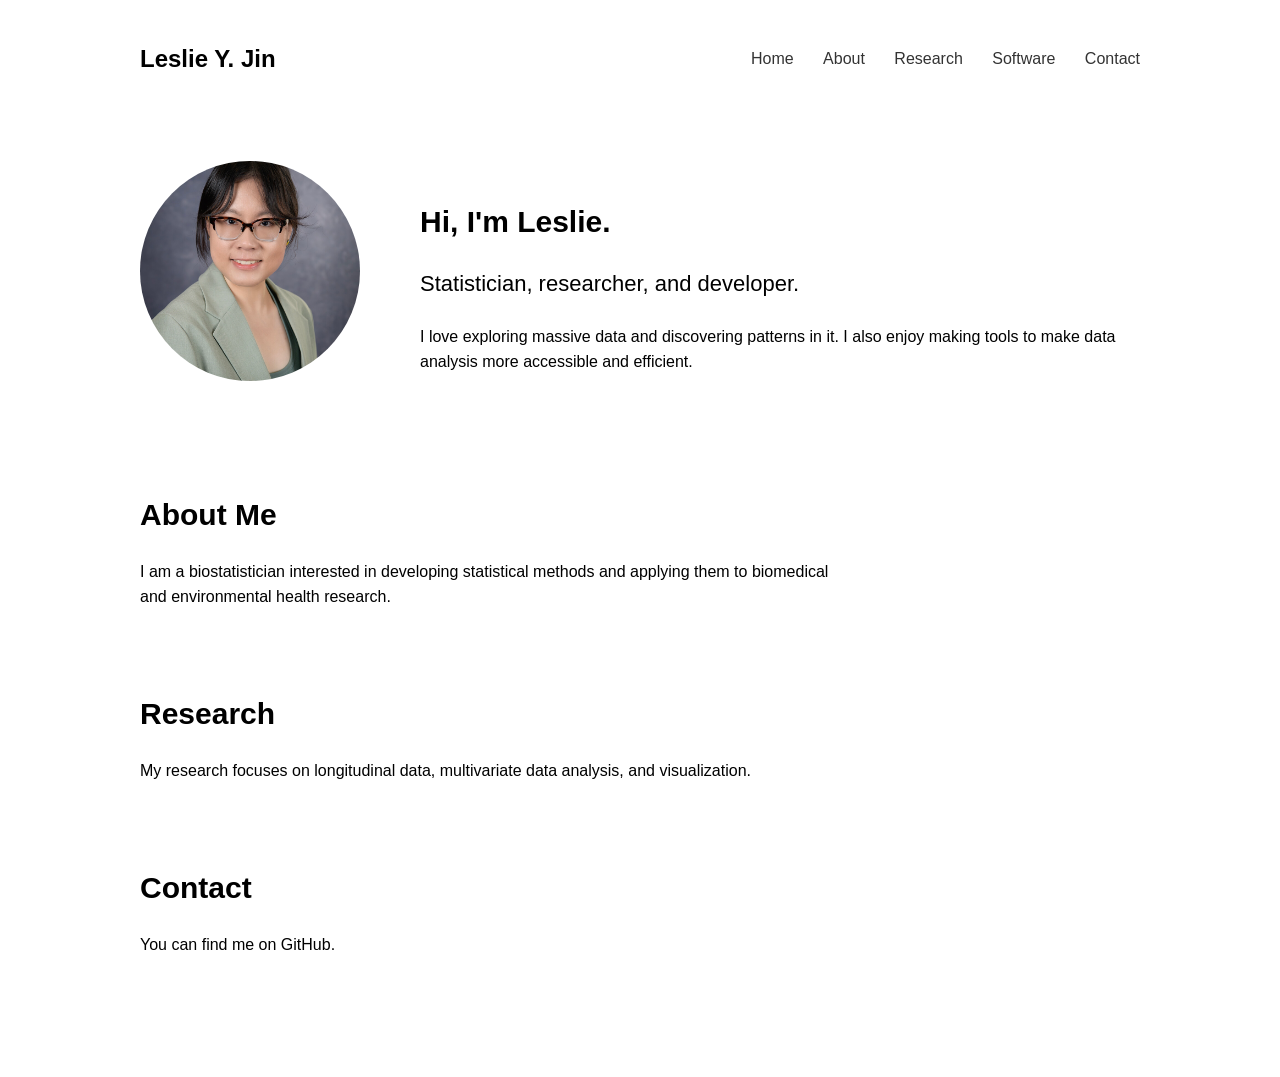
==== index.html @ f7312846 "edit home" ====
<!DOCTYPE html>
<html>
<head>
    <title>Leslie Y. Jin</title>
    <link rel="stylesheet" href="style.css">
</head>

<body>

    <nav>
        <div class="site-name">
            Leslie Y. Jin
        </div>

        <div class="nav-links">
            <a href="index.html">Home</a>
            <a href="#about">About</a>
            <a href="#research">Research</a>
            <a href="#software">Software</a>
            <a href="#contact">Contact</a>
        </div>
    </nav>


    <section class="hero">

        <div class="hero-image">
            <img src="Images/PHOTO.jpeg"
                 alt="A photo of me">
        </div>

        <div class="hero-text">

            <h2>Hi, I'm Leslie.</h2>

            <p class="subtitle">
                Statistician, researcher, and developer.
            </p>

            <p>
                I love exploring massive data and discovering patterns in it. 
                I also enjoy making tools to make data analysis more accessible and efficient.

            </p>

        </div>

    </section>


    <section id="about">

        <h2>About Me</h2>

        <p>
            I am a biostatistician interested in developing
            statistical methods and applying them to
            biomedical and environmental health research.
        </p>

    </section>


    <section id="research">

        <h2>Research</h2>

        <p>
            My research focuses on longitudinal data,
            multivariate data analysis, and visualization.
        </p>

    </section>


    <section id="contact">

        <h2>Contact</h2>

        <p>
            You can find me on GitHub.
        </p>

    </section>

</body>
</html>
---- style.css ----
body {
    font-family: Arial, sans-serif;
    max-width: 1000px;
    margin: auto;
    padding: 40px;
    line-height: 1.6;
}

h1 {
    font-size: 42px;
}

h2 {
    margin-top: 40px;
}

nav {
    display: flex;
    justify-content: space-between;
    align-items: center;
    margin-bottom: 80px;
}

.site-name {
    font-size: 24px;
    font-weight: bold;
}

.nav-links a {
    margin-left: 25px;
    text-decoration: none;
    color: #333;
}

.nav-links a:hover {
    text-decoration: underline;
}

.hero {
    display: flex;
    align-items: center;
    gap: 60px;
    margin-bottom: 100px;
}

.hero-image img {
    width: 220px;
    height: 220px;
    object-fit: cover;
    border-radius: 50%;
}

.hero-text h1 {
    font-size: 48px;
    margin-bottom: 10px;
}

.subtitle {
    font-size: 22px;
    margin-top: 0;
}

section {
    margin-bottom: 80px;
}

section h2 {
    font-size: 30px;
    margin-bottom: 20px;
}

p {
    max-width: 700px;
}
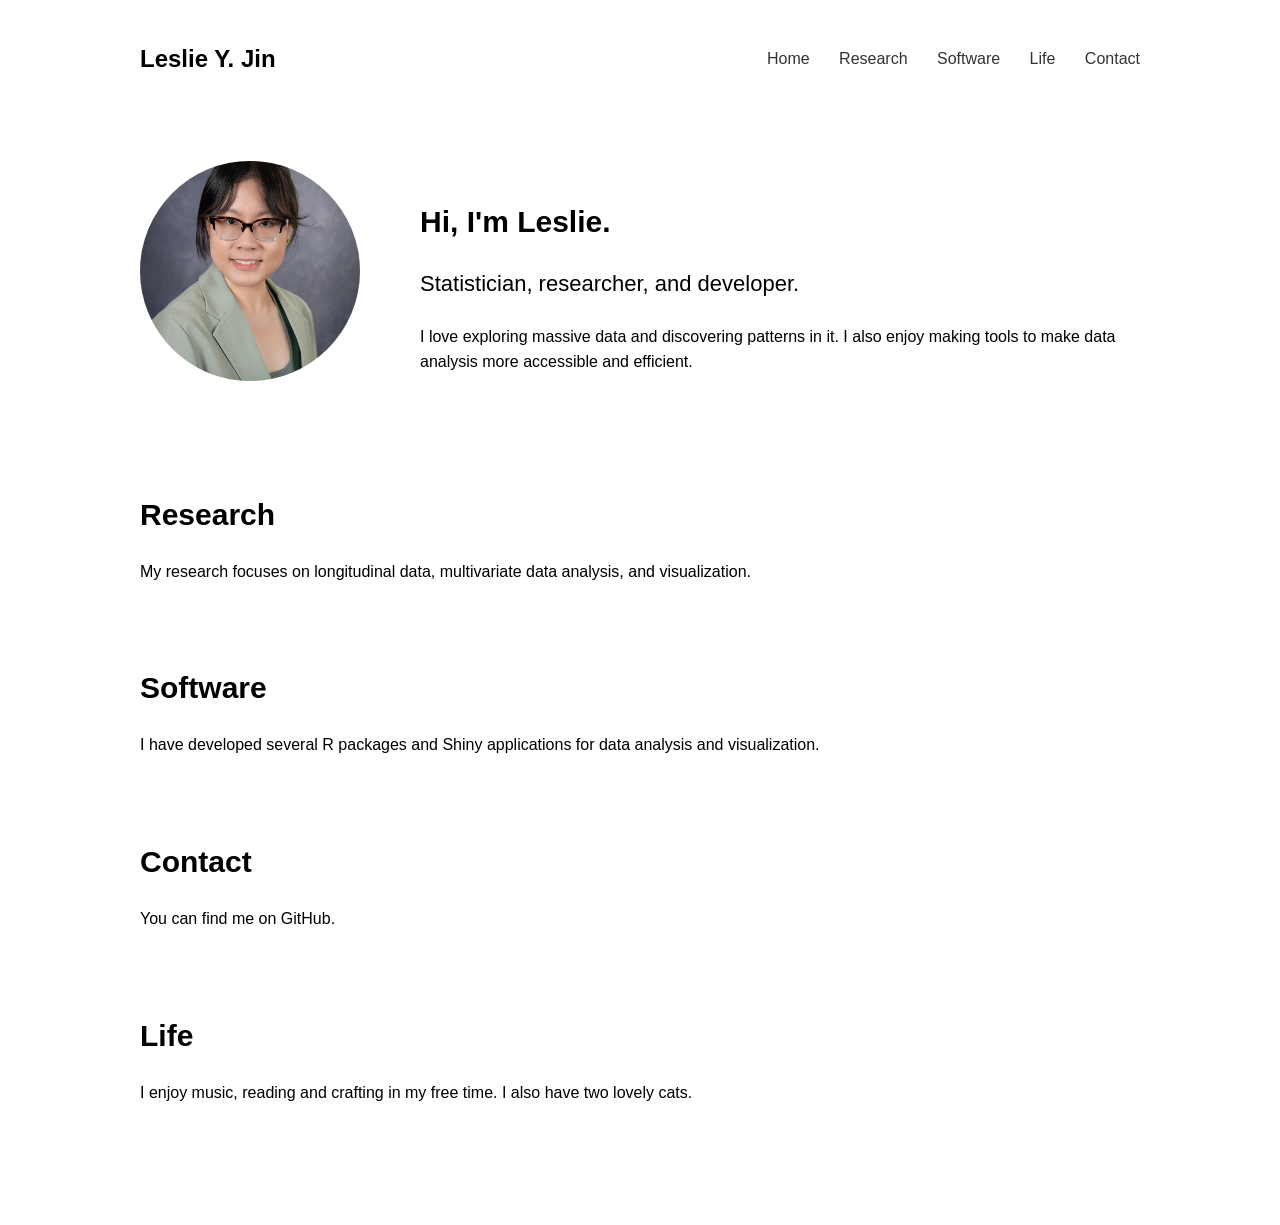
==== commit 4b3fbb71: "sections" ====
--- a/index.html
+++ b/index.html
@@ -14,9 +14,9 @@
 
         <div class="nav-links">
             <a href="index.html">Home</a>
-            <a href="#about">About</a>
             <a href="#research">Research</a>
             <a href="#software">Software</a>
+            <a href="#life">Life</a>
             <a href="#contact">Contact</a>
         </div>
     </nav>
@@ -48,19 +48,6 @@
     </section>
 
 
-    <section id="about">
-
-        <h2>About Me</h2>
-
-        <p>
-            I am a biostatistician interested in developing
-            statistical methods and applying them to
-            biomedical and environmental health research.
-        </p>
-
-    </section>
-
-
     <section id="research">
 
         <h2>Research</h2>
@@ -68,6 +55,17 @@
         <p>
             My research focuses on longitudinal data,
             multivariate data analysis, and visualization.
+        </p>
+
+    </section>
+
+
+    <section id = "software">
+
+        <h2>Software</h2>
+
+        <p>
+            I have developed several R packages and Shiny applications for data analysis and visualization.
         </p>
 
     </section>
@@ -82,6 +80,17 @@
         </p>
 
     </section>
+    
+
+    <section id="life">
+
+        <h2>Life</h2>
+
+        <p>
+            I enjoy music, reading and crafting in my free time. I also have two lovely cats.
+        </p>
+
+    </section>
 
 </body>
 </html>
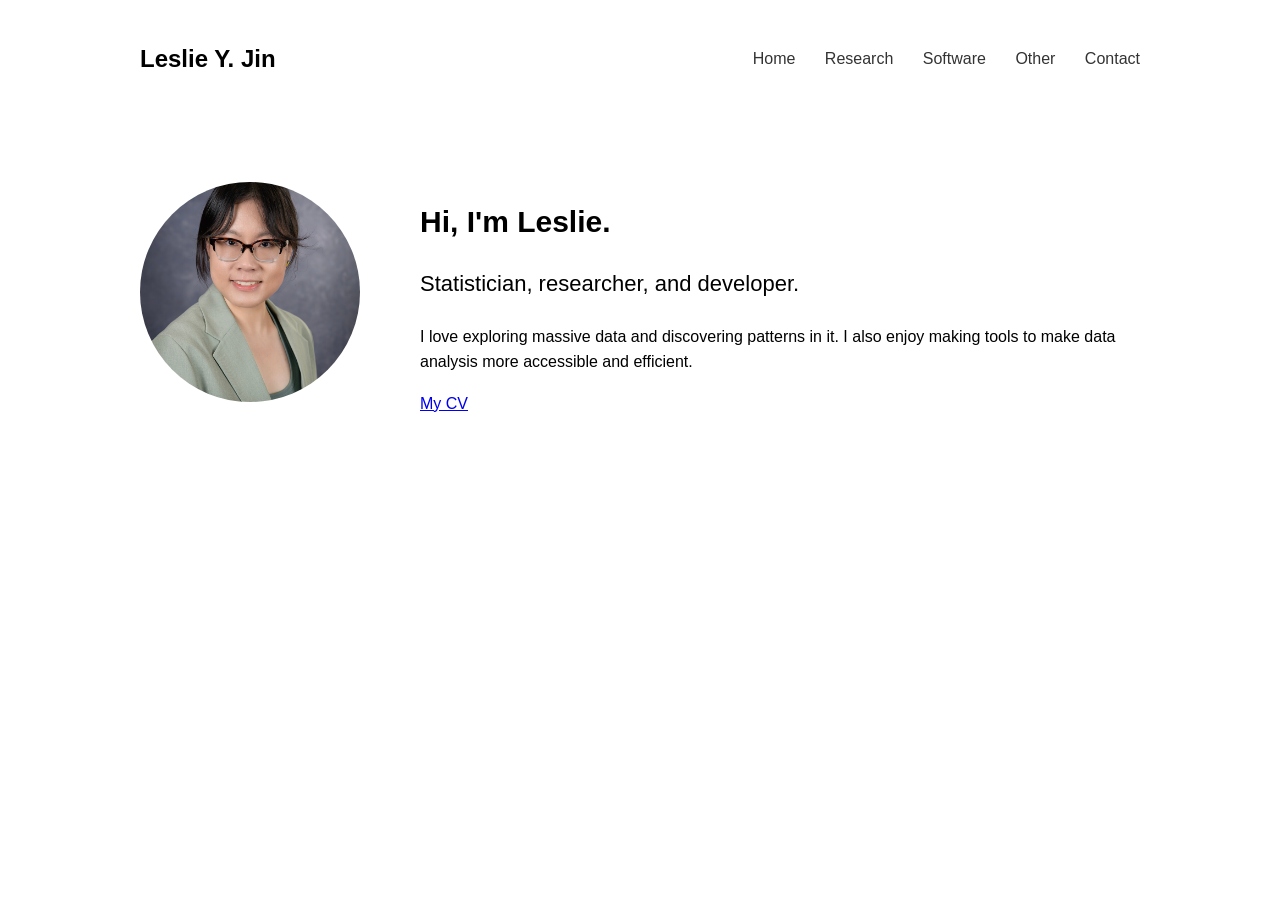
==== commit 7110f402: "add tabs" ====
--- a/index.html
+++ b/index.html
@@ -14,10 +14,10 @@
 
         <div class="nav-links">
             <a href="index.html">Home</a>
-            <a href="#research">Research</a>
-            <a href="#software">Software</a>
-            <a href="#life">Life</a>
-            <a href="#contact">Contact</a>
+            <a href="research.html">Research</a>
+            <a href="software.html">Software</a>
+            <a href="#other.html">Other</a>
+            <a href="contact.html">Contact</a>
         </div>
     </nav>
 
@@ -43,54 +43,16 @@
 
             </p>
 
+            <p>
+            <a href="Files/YingJ_CV.pdf">My CV</a>
+            </p>
+
         </div>
 
     </section>
 
 
-    <section id="research">
 
-        <h2>Research</h2>
-
-        <p>
-            My research focuses on longitudinal data,
-            multivariate data analysis, and visualization.
-        </p>
-
-    </section>
-
-
-    <section id = "software">
-
-        <h2>Software</h2>
-
-        <p>
-            I have developed several R packages and Shiny applications for data analysis and visualization.
-        </p>
-
-    </section>
-
-
-    <section id="contact">
-
-        <h2>Contact</h2>
-
-        <p>
-            You can find me on GitHub.
-        </p>
-
-    </section>
-    
-
-    <section id="life">
-
-        <h2>Life</h2>
-
-        <p>
-            I enjoy music, reading and crafting in my free time. I also have two lovely cats.
-        </p>
-
-    </section>
 
 </body>
 </html>
--- a/style.css
+++ b/style.css
@@ -19,6 +19,7 @@
     justify-content: space-between;
     align-items: center;
     margin-bottom: 80px;
+    flex-wrap: wrap;
 }
 
 .site-name {
@@ -73,3 +74,25 @@
     max-width: 700px;
 }
 
+@media (max-width: 700px) {
+
+    nav {
+        flex-direction: column;
+        gap: 20px;
+    }
+
+    .hero {
+        flex-direction: column;
+        text-align: center;
+    }
+
+    .hero-text h1 {
+        font-size: 36px;
+    }
+
+    .hero-image img {
+        width: 180px;
+        height: 180px;
+    }
+
+}
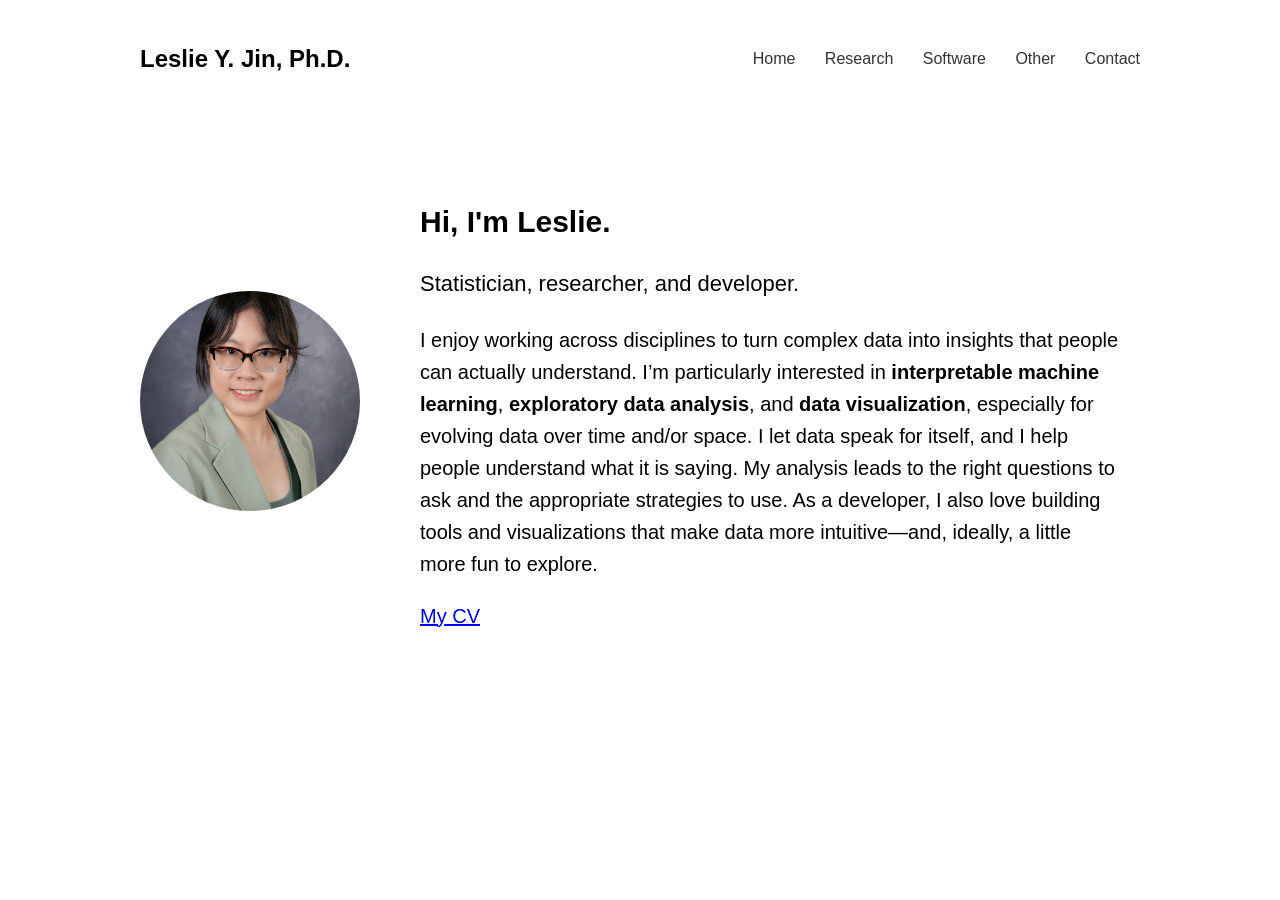
==== commit 36db7269: "home page" ====
--- a/index.html
+++ b/index.html
@@ -9,14 +9,14 @@
 
     <nav>
         <div class="site-name">
-            Leslie Y. Jin
+            Leslie Y. Jin, Ph.D.
         </div>
 
         <div class="nav-links">
             <a href="index.html">Home</a>
             <a href="research.html">Research</a>
             <a href="software.html">Software</a>
-            <a href="#other.html">Other</a>
+            <a href="other.html">Other</a>
             <a href="contact.html">Contact</a>
         </div>
     </nav>
@@ -38,9 +38,12 @@
             </p>
 
             <p>
-                I love exploring massive data and discovering patterns in it. 
-                I also enjoy making tools to make data analysis more accessible and efficient.
-
+                I enjoy working across disciplines to turn complex data into insights that people can actually understand. 
+                I’m particularly interested in <strong>interpretable machine learning</strong>, <strong>exploratory data analysis</strong>, and <strong>data visualization</strong>, 
+                especially for evolving data over time and/or space. 
+                I let data speak for itself, and I help people understand what it is saying. 
+                My analysis leads to the right questions to ask and the appropriate strategies to use. 
+                As a developer, I also love building tools and visualizations that make data more intuitive—and, ideally, a little more fun to explore.
             </p>
 
             <p>
--- a/style.css
+++ b/style.css
@@ -71,6 +71,7 @@
 }
 
 p {
+    font-size: 20px;
     max-width: 700px;
 }
 
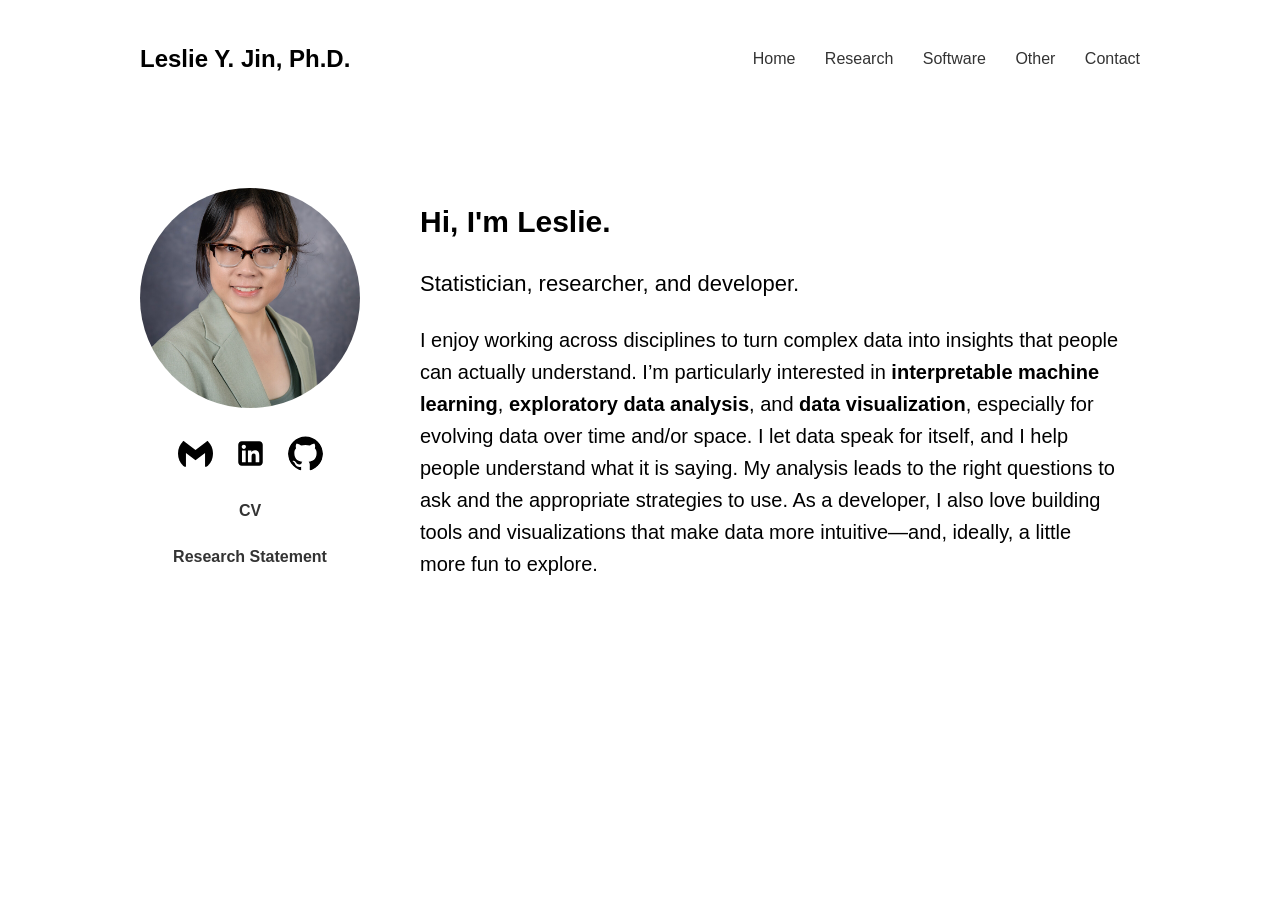
==== commit b4646e85: "add icons" ====
--- a/index.html
+++ b/index.html
@@ -27,6 +27,31 @@
         <div class="hero-image">
             <img src="Images/PHOTO.jpeg"
                  alt="A photo of me">
+
+                <div class="social-icons">
+
+                    <a href="mailto:leslieyjin2465@gmail.com">
+                        <img src="Images/gmail.svg" alt="Email">
+                    </a>
+
+                    <a href="www.linkedin.com/in/yingjin2465" target="_blank">
+                        <img src="Images/linkedin.svg" alt="LinkedIn">
+                    </a>
+
+                    <a href="https://github.com/leslieyjin" target="_blank">
+                        <img src="Images/github.svg" alt="GitHub">
+                    </a>
+
+                </div>  
+                
+                <div class="documents">
+                    <a href="Files/Curriculum_Vitae.pdf" target="_blank">CV</a>
+                </div>
+
+                <div class="documents">
+                    <a href="Files/Research_Statement.pdf" target="_blank">Research Statement</a>
+                </div>
+
         </div>
 
         <div class="hero-text">
@@ -46,9 +71,6 @@
                 As a developer, I also love building tools and visualizations that make data more intuitive—and, ideally, a little more fun to explore.
             </p>
 
-            <p>
-            <a href="Files/YingJ_CV.pdf">My CV</a>
-            </p>
 
         </div>
 
--- a/style.css
+++ b/style.css
@@ -96,4 +96,38 @@
         height: 180px;
     }
 
+}
+
+.social-icons {
+    display: flex;
+    justify-content: center;
+    gap: 20px;
+    margin-top: 20px;
+}
+
+.social-icons img {
+    width: 35px;
+    height: 35px;
+    transition: opacity 0.2s;
+}
+
+.social-icons img:hover {
+    opacity: 0.6;
+}
+
+.documents {
+    display: flex;
+    justify-content: center;
+    gap: 25px;
+    margin-top: 20px;
+}
+
+.documents a {
+    text-decoration: none;
+    color: #333;
+    font-weight: bold;
+}
+
+.documents a:hover {
+    text-decoration: underline;
 }
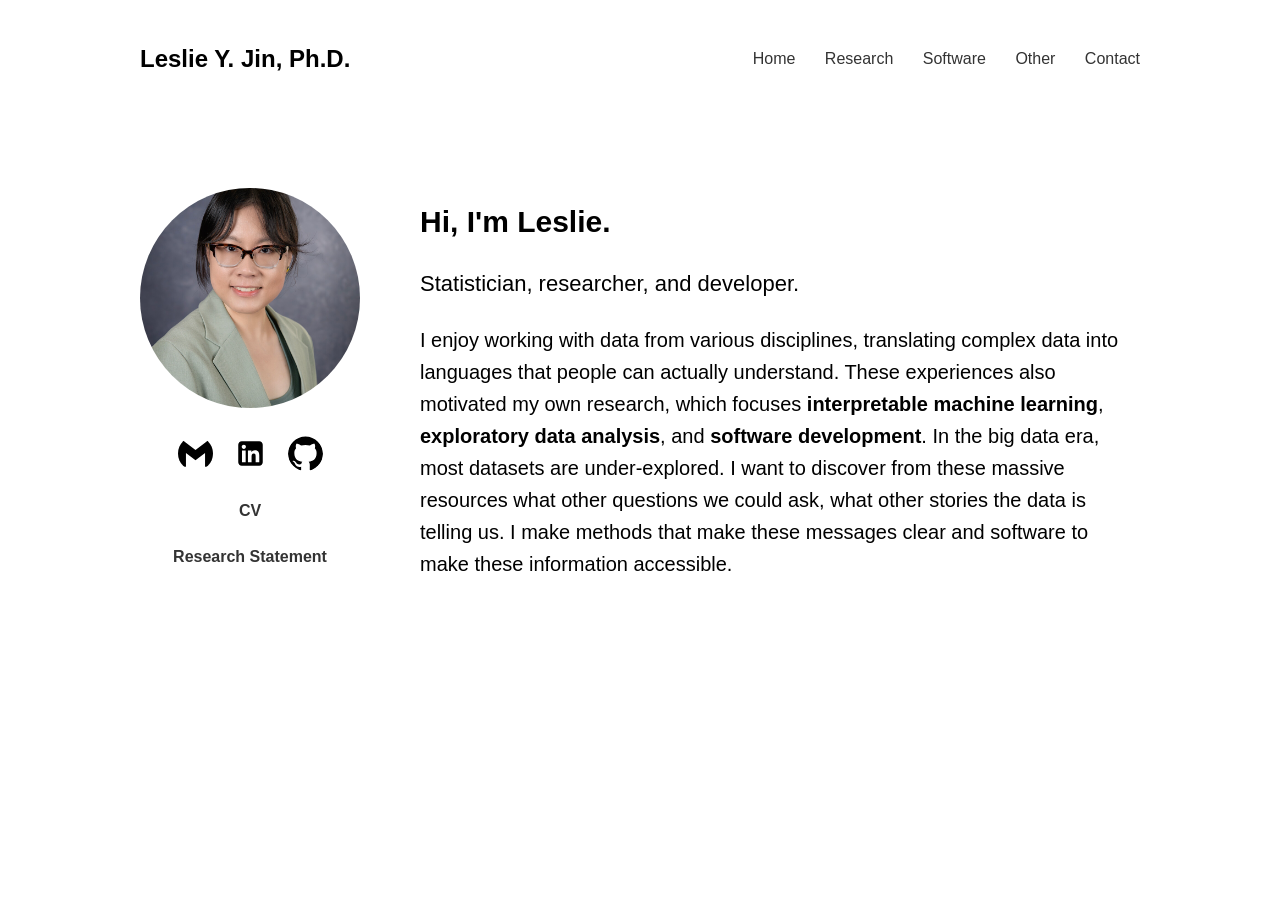
==== commit e9598c40: "modify bio" ====
--- a/index.html
+++ b/index.html
@@ -34,7 +34,7 @@
                         <img src="Images/gmail.svg" alt="Email">
                     </a>
 
-                    <a href="www.linkedin.com/in/yingjin2465" target="_blank">
+                    <a href="https://www.linkedin.com/in/yingjin2465" target="_blank">
                         <img src="Images/linkedin.svg" alt="LinkedIn">
                     </a>
 
@@ -63,12 +63,14 @@
             </p>
 
             <p>
-                I enjoy working across disciplines to turn complex data into insights that people can actually understand. 
-                I’m particularly interested in <strong>interpretable machine learning</strong>, <strong>exploratory data analysis</strong>, and <strong>data visualization</strong>, 
-                especially for evolving data over time and/or space. 
-                I let data speak for itself, and I help people understand what it is saying. 
-                My analysis leads to the right questions to ask and the appropriate strategies to use. 
-                As a developer, I also love building tools and visualizations that make data more intuitive—and, ideally, a little more fun to explore.
+                I enjoy working with data from various disciplines, 
+                translating complex data into languages that people can actually understand. 
+                These experiences also motivated my own research, which focuses <strong>interpretable machine learning</strong>, 
+                <strong>exploratory data analysis</strong>, and <strong>software development</strong>. 
+                In the big data era, most datasets are under-explored.
+                I want to discover from these massive resources what other questions we could ask,
+                what other stories the data is telling us. 
+                I make methods that make these messages clear and software to make these information accessible. 
             </p>
 
 
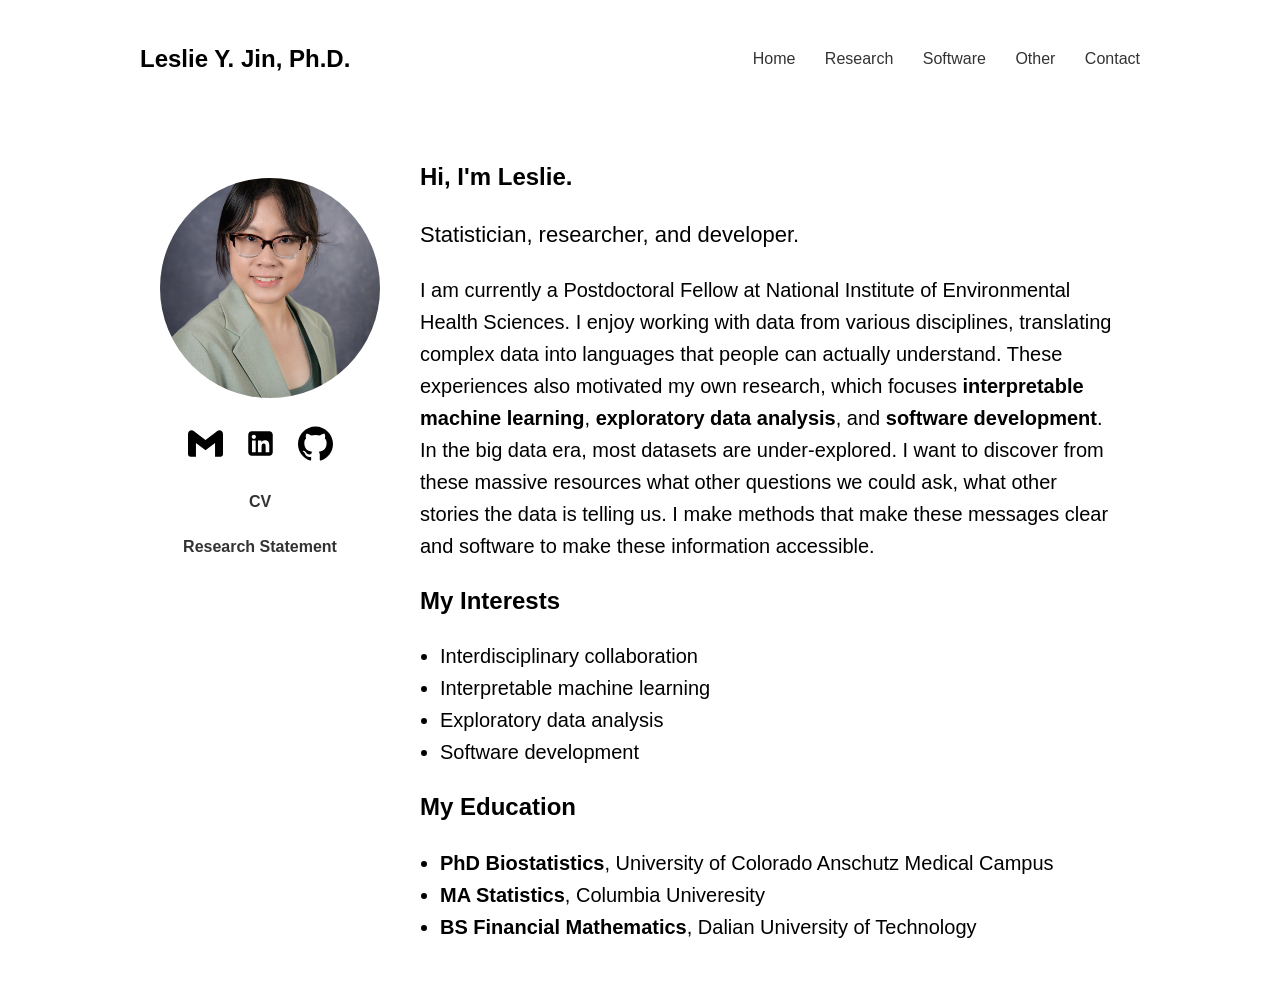
==== commit 7d467234: "interest and educaiton" ====
--- a/index.html
+++ b/index.html
@@ -22,61 +22,93 @@
     </nav>
 
 
-    <section class="hero">
+    <div class="container">
 
+    <div class="side-bar">
+        
         <div class="hero-image">
+
             <img src="Images/PHOTO.jpeg"
-                 alt="A photo of me">
+                alt="A photo of me">
+        </div>
 
-                <div class="social-icons">
+        <div class="social-icons">
 
-                    <a href="mailto:leslieyjin2465@gmail.com">
-                        <img src="Images/gmail.svg" alt="Email">
-                    </a>
+            <a href="mailto:leslieyjin2465@gmail.com">
+                <img src="Images/gmail.svg" alt="Email">
+            </a>
 
-                    <a href="https://www.linkedin.com/in/yingjin2465" target="_blank">
-                        <img src="Images/linkedin.svg" alt="LinkedIn">
-                    </a>
+            <a href="https://www.linkedin.com/in/yingjin2465" target="_blank">
+                <img src="Images/linkedin.svg" alt="LinkedIn">
+            </a>
 
-                    <a href="https://github.com/leslieyjin" target="_blank">
-                        <img src="Images/github.svg" alt="GitHub">
-                    </a>
+            <a href="https://github.com/leslieyjin" target="_blank">
+                <img src="Images/github.svg" alt="GitHub">
+            </a>
 
-                </div>  
-                
-                <div class="documents">
-                    <a href="Files/Curriculum_Vitae.pdf" target="_blank">CV</a>
-                </div>
+        </div>  
+            
+        <div class="documents">
+            <a href="Files/Curriculum_Vitae.pdf" target="_blank">CV</a>
+        </div>
 
-                <div class="documents">
-                    <a href="Files/Research_Statement.pdf" target="_blank">Research Statement</a>
-                </div>
+        <div class="documents">
+            <a href="Files/Research_Statement.pdf" target="_blank">Research Statement</a>
+        </div>
 
-        </div>
+    </div>
+
+     <div class="main-panel">
+
 
         <div class="hero-text">
 
-            <h2>Hi, I'm Leslie.</h2>
+                <h2>Hi, I'm Leslie.</h2>
 
-            <p class="subtitle">
-                Statistician, researcher, and developer.
-            </p>
+                <p class="subtitle">
+                    Statistician, researcher, and developer.
+                </p>
 
-            <p>
-                I enjoy working with data from various disciplines, 
-                translating complex data into languages that people can actually understand. 
-                These experiences also motivated my own research, which focuses <strong>interpretable machine learning</strong>, 
-                <strong>exploratory data analysis</strong>, and <strong>software development</strong>. 
-                In the big data era, most datasets are under-explored.
-                I want to discover from these massive resources what other questions we could ask,
-                what other stories the data is telling us. 
-                I make methods that make these messages clear and software to make these information accessible. 
-            </p>
+                <p>
+                    I am currently a Postdoctoral Fellow at National Institute of Environmental Health Sciences. 
+                    I enjoy working with data from various disciplines, 
+                    translating complex data into languages that people can actually understand. 
+                    These experiences also motivated my own research, which focuses <strong>interpretable machine learning</strong>, 
+                    <strong>exploratory data analysis</strong>, and <strong>software development</strong>. 
+                    In the big data era, most datasets are under-explored.
+                    I want to discover from these massive resources what other questions we could ask,
+                    what other stories the data is telling us. 
+                    I make methods that make these messages clear and software to make these information accessible. 
+                </p>
+            </div>
+    
 
+            <div class="hero-text">
+                <h2>My Interests</h2>
+                    <ul>
+                        <li>Interdisciplinary collaboration</li>
+                        <li>Interpretable machine learning</li>
+                        <li>Exploratory data analysis</li>
+                        <li>Software development</li>
+                    </ul>
+            </div>
 
-        </div>
+            <div class="hero-text">
+                <h2>My Education</h2>
 
-    </section>
+                <ul>
+                    <li><strong>PhD Biostatistics</strong>, University of Colorado Anschutz Medical Campus</li>
+                    <li><strong>MA Statistics</strong>, Columbia Univeresity</li>
+                    <li><strong>BS Financial Mathematics</strong>, Dalian University of Technology</li>
+                    
+                </ul>
+            </div>
+
+                <!-- Add your other degrees here -->
+
+    </div>
+
+    </div>
 
 
 
--- a/style.css
+++ b/style.css
@@ -11,7 +11,7 @@
 }
 
 h2 {
-    margin-top: 40px;
+    margin-top: 0px;
 }
 
 nav {
@@ -37,11 +37,29 @@
     text-decoration: underline;
 }
 
+.side-bar {
+    width: 20%;
+    height: 100%;
+    padding: 20px;
+}
+
+.container {
+    display: flex;
+    gap: 20px;
+}
+
+.main-panel {
+    width: 75%;
+    height: 100%;
+    padding-left: 20px;
+    padding-top: 0px;
+}
+
 .hero {
     display: flex;
     align-items: center;
     gap: 60px;
-    margin-bottom: 100px;
+    margin-bottom: 50px;
 }
 
 .hero-image img {
@@ -54,6 +72,11 @@
 .hero-text h1 {
     font-size: 48px;
     margin-bottom: 10px;
+}
+
+.hero-text ul {
+    font-size: 20px;
+    padding-left: 20px;
 }
 
 .subtitle {
@@ -75,28 +98,6 @@
     max-width: 700px;
 }
 
-@media (max-width: 700px) {
-
-    nav {
-        flex-direction: column;
-        gap: 20px;
-    }
-
-    .hero {
-        flex-direction: column;
-        text-align: center;
-    }
-
-    .hero-text h1 {
-        font-size: 36px;
-    }
-
-    .hero-image img {
-        width: 180px;
-        height: 180px;
-    }
-
-}
 
 .social-icons {
     display: flex;
@@ -130,4 +131,33 @@
 
 .documents a:hover {
     text-decoration: underline;
+}
+
+
+.edu-title {
+    font-size: 18px;
+    font-style: italic;
+    font-weight: bold;
+}
+
+.edu-school{
+    font-size: 16px;
+}
+
+
+@media (max-width: 700px) {
+
+    nav {
+        flex-direction: column;
+        gap: 20px;
+    }
+
+    .hero {
+        flex-direction: column;
+        text-align: center;
+    }
+
+    .hero-text h1 {
+        font-size: 36px;
+    }
 }
